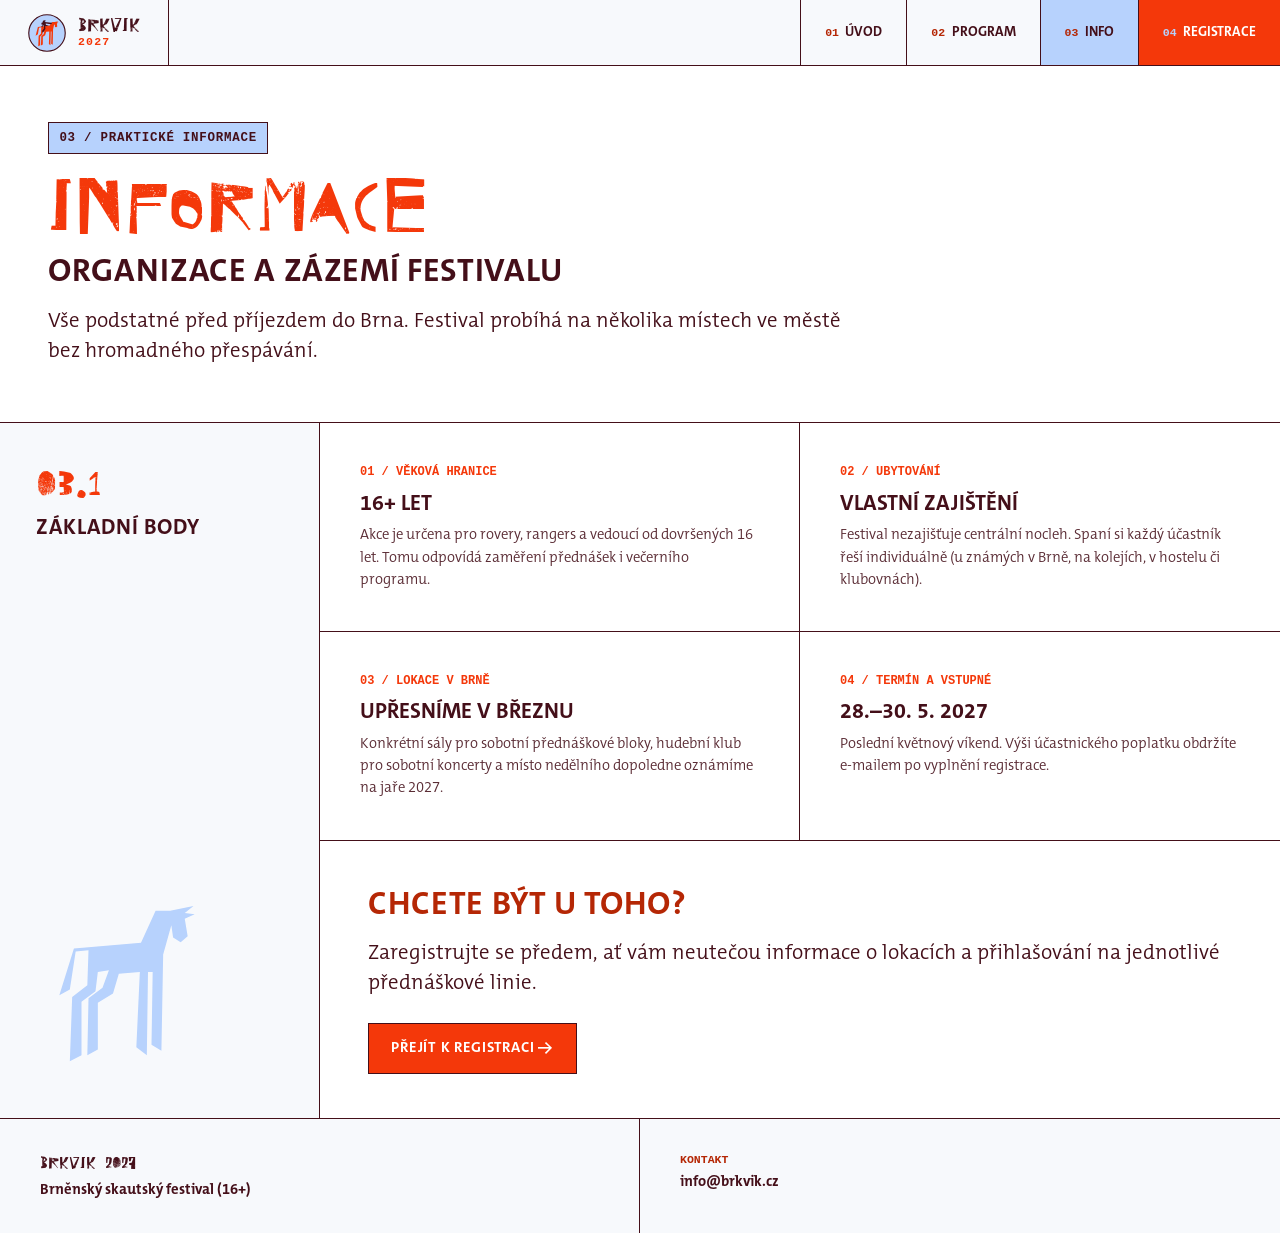
==== info.html @ a8ac04a2 "Add info.html for BRKVIK 2027 festival details" ====
<!DOCTYPE html>
<html lang="cs">
<head>
<meta charset="UTF-8">
<meta name="viewport" content="width=device-width, initial-scale=1.0, viewport-fit=cover">
<meta name="theme-color" content="#F7F9FC">
<title>Praktické informace — BRKVIK 2027</title>
<meta name="description" content="Praktické informace ke skautskému festivalu Brkvík 2027: věková hranice 16+, individuální ubytování, lokace v Brně.">
<link rel="stylesheet" href="style.css">
</head>
<body>

<header class="site-header">
  <div class="header-top">
    <a href="index.html" class="brand-lockup" aria-label="BRKVIK 2027 — Domů">
      <svg class="brand-mark" viewBox="0 0 100 100" aria-hidden="true">
        <circle cx="50" cy="50" r="48" fill="#B7D2FD" stroke="#440F19" stroke-width="3"/>
        <path d="M20 57 L26 34 L35 33 L39 32 L56 31 L64 21 L70 21 L80 19 L76 22 L80 23 L76 25 L77 33 L74 35 L71 34 L71 30 L69 27 L66 40 L65 81 L61 78 L62 46 L60 46 L59 82 L55 79 L56 46 L48 47 L45 56 L39 60 L39 80 L34 83 L35 58 L41 53 L43 46 L39 46 L38 54 L32 59 L32 82 L27 85 L28 57 L34 52 L35 35 L29 36 L26 53 Z" fill="#F4380A"/>
        <path d="M39 22 C37 16 45 15 47 18 C48 19 44 20 44 21 L62 23 L63 22 L63 25 L60 27 L47 25 C46 26 47 28 48 29 L56 31 L45 32 L46 39 L40 48 L39 50 L37 45 L42 38 L42 32 L38 26 L39 33 L37 35 L35 33 L37 31 L35 24 L39 22 Z" fill="#440F19"/>
      </svg>
      <div class="brand-text">
        <span class="brand-title">BRKVIK</span>
        <span class="brand-year">2027</span>
      </div>
    </a>
    <a href="registrace.html" class="mobile-quick-cta">Registrace</a>
  </div>

  <nav class="site-nav" aria-label="Hlavní navigace">
    <a href="index.html"><span class="nav-num">01</span> Úvod</a>
    <a href="program.html"><span class="nav-num">02</span> Program</a>
    <a href="info.html" class="is-current"><span class="nav-num">03</span> Info</a>
    <a href="registrace.html" class="nav-cta"><span class="nav-num">04</span> Registrace</a>
  </nav>
</header>

<main id="top">

  <section class="page-banner">
    <div class="banner-inner">
      <span class="swiss-meta">03 / PRAKTICKÉ INFORMACE</span>
      <h1 class="type-scale-9">INFORMACE</h1>
      <p class="type-scale-4">ORGANIZACE A ZÁZEMÍ FESTIVALU</p>
      <p class="type-scale-3">
        Vše podstatné před příjezdem do Brna. Festival probíhá na několika místech ve městě bez hromadného přespávání.
      </p>
    </div>
  </section>

  <section class="swiss-section">
    <div class="section-sidebar">
      <div class="sidebar-top">
        <span class="section-num">03.1</span>
        <h2 class="section-heading">ZÁKLADNÍ BODY</h2>
      </div>
      <svg class="horse-silhouette" viewBox="0 0 300 300" aria-hidden="true">
        <path d="M40 165 L65 85 L180 75 L205 20 L230 20 L270 12 L255 24 L272 26 L255 34 L260 64 L248 74 L235 66 L232 45 L218 95 L215 260 L198 250 L200 125 L192 125 L190 268 L172 254 L178 125 L142 128 L132 162 L106 178 L106 258 L88 268 L90 170 L114 152 L125 122 L106 125 L102 158 L78 176 L78 268 L58 278 L62 168 L88 148 L90 88 L68 90 L58 155 Z" fill="#B7D2FD"/>
      </svg>
    </div>

    <div class="section-content">
      <div class="info-grid">
        <div class="info-cell">
          <span class="info-label">01 / VĚKOVÁ HRANICE</span>
          <p class="info-value">16+ let</p>
          <p class="info-sub">Akce je určena pro rovery, rangers a vedoucí od dovršených 16 let. Tomu odpovídá zaměření přednášek i večerního programu.</p>
        </div>

        <div class="info-cell">
          <span class="info-label">02 / UBYTOVÁNÍ</span>
          <p class="info-value">Vlastní zajištění</p>
          <p class="info-sub">Festival nezajišťuje centrální nocleh. Spaní si každý účastník řeší individuálně (u známých v Brně, na kolejích, v hostelu či klubovnách).</p>
        </div>

        <div class="info-cell">
          <span class="info-label">03 / LOKACE V BRNĚ</span>
          <p class="info-value">Upřesníme v březnu</p>
          <p class="info-sub">Konkrétní sály pro sobotní přednáškové bloky, hudební klub pro sobotní koncerty a místo nedělního dopoledne oznámíme na jaře 2027.</p>
        </div>

        <div class="info-cell">
          <span class="info-label">04 / TERMÍN A VSTUPNÉ</span>
          <p class="info-value">28.–30. 5. 2027</p>
          <p class="info-sub">Poslední květnový víkend. Výši účastnického poplatku obdržíte e-mailem po vyplnění registrace.</p>
        </div>
      </div>

      <div class="intro-block" style="border-top: var(--grid-border); border-bottom: none;">
        <p class="type-scale-4">CHCETE BÝT U TOHO?</p>
        <p class="type-scale-3" style="margin-bottom: 1.5rem;">
          Zaregistrujte se předem, ať vám neutečou informace o lokacích a přihlašování na jednotlivé přednáškové linie.
        </p>
        <a href="registrace.html" class="btn btn-primary">Přejít k registraci →</a>
      </div>
    </div>
  </section>

</main>

<footer class="site-footer">
  <div class="footer-grid">
    <div class="footer-cell">
      <span class="footer-title">BRKVIK 2027</span>
      <p>Brněnský skautský festival (16+)</p>
    </div>
    <div class="footer-cell">
      <span class="footer-label">KONTAKT</span>
      <p><a href="mailto:info@brkvik.cz">info@brkvik.cz</a></p>
    </div>
  </div>
</footer>

</body>
</html>
---- style.css ----
/* ==========================================================
   BRKVIK 2027 — Minimalist Swiss Design (Mobile-First)
   Barvy, fonty a poměry 9:4:3 dle oficiálního manuálu
   ========================================================== */

@font-face {
  font-family: "HVD Rowdy";
  src: local("HVD Rowdy"), local("HVDRowdy"),
       url("HVD_Rowdy.ttf") format("truetype"),
       url("HVDRowdy-Regular.ttf") format("truetype");
  font-weight: 400;
  font-style: normal;
  font-display: swap;
}

@font-face {
  font-family: "TheMix C5";
  src: local("TheMix C5 SemiLight"), local("TheMixC5-SemiLight"),
       url("TheMixC5-4_SemiLight.otf") format("opentype"),
       url("TheMixC5-SemiLight.otf") format("opentype");
  font-weight: 400;
  font-style: normal;
  font-display: swap;
}

@font-face {
  font-family: "TheMix C5";
  src: local("TheMix C5 Bold"), local("TheMixC5-Bold"),
       url("TheMixC5-7_Bold.otf") format("opentype"),
       url("TheMixC5-Bold.otf") format("opentype");
  font-weight: 700;
  font-style: normal;
  font-display: swap;
}

:root {
  --blue: #B7D2FD;
  --orange: #F4380A;
  --rust: #B52705;
  --burgundy: #440F19;
  --paper: #F7F9FC;
  --white: #FFFFFF;

  --font-display: "HVD Rowdy", "Impact", "Arial Black", sans-serif;
  --font-sans: "TheMix C5", -apple-system, BlinkMacSystemFont, "Segoe UI", Roboto, sans-serif;
  --font-mono: ui-monospace, "SFMono-Regular", Menlo, Monaco, Consolas, monospace;

  --grid-border: 1.5px solid var(--burgundy);
}

*, *::before, *::after {
  box-sizing: border-box;
  -webkit-tap-highlight-color: transparent;
}

html {
  scroll-behavior: smooth;
  scroll-padding-top: 6.5rem;
}

body {
  margin: 0;
  background-color: var(--paper);
  color: var(--burgundy);
  font-family: var(--font-sans);
  font-weight: 400;
  font-size: 16px;
  line-height: 1.5;
  -webkit-font-smoothing: antialiased;
  overflow-x: hidden;
  min-height: 100vh;
  display: flex;
  flex-direction: column;
}

main {
  flex: 1;
}

a {
  color: inherit;
  text-decoration: none;
}

svg {
  display: block;
  max-width: 100%;
}

::selection {
  background: var(--orange);
  color: var(--white);
}

/* ---------- Typografický poměr 9 : 4 : 3 ---------- */

.type-scale-9 {
  font-family: var(--font-display);
  font-weight: 400;
  font-size: clamp(2.4rem, 10.5vw, 4.75rem);
  line-height: 0.94;
  letter-spacing: 0.01em;
  text-transform: uppercase;
  margin: 0 0 0.4rem 0;
}

.type-scale-4 {
  font-family: var(--font-sans);
  font-weight: 700;
  font-size: clamp(1.15rem, 4.2vw, 2.05rem);
  line-height: 1.15;
  letter-spacing: 0.02em;
  text-transform: uppercase;
  margin: 0 0 1rem 0;
}

.type-scale-3 {
  font-family: var(--font-sans);
  font-weight: 400;
  font-size: clamp(1rem, 2.4vw, 1.3rem);
  line-height: 1.45;
  margin: 0;
}

/* ---------- Header (Mobile-First) ---------- */

.site-header {
  position: sticky;
  top: 0;
  z-index: 100;
  background: var(--paper);
  border-bottom: var(--grid-border);
}

.header-top {
  display: flex;
  align-items: center;
  justify-content: space-between;
  border-bottom: var(--grid-border);
}

.brand-lockup {
  display: flex;
  align-items: center;
  gap: 0.75rem;
  padding: 0.65rem 1rem;
}

.brand-mark {
  width: 38px;
  height: 38px;
  flex-shrink: 0;
}

.brand-text {
  display: flex;
  flex-direction: column;
  line-height: 1;
}

.brand-title {
  font-family: var(--font-display);
  font-size: 1.2rem;
  color: var(--burgundy);
}

.brand-year {
  font-family: var(--font-mono);
  font-size: 0.72rem;
  font-weight: 700;
  color: var(--orange);
  letter-spacing: 0.1em;
}

.mobile-quick-cta {
  align-self: stretch;
  display: flex;
  align-items: center;
  padding: 0 1.15rem;
  background-color: var(--orange);
  color: var(--white);
  font-weight: 700;
  font-size: 0.82rem;
  text-transform: uppercase;
  letter-spacing: 0.05em;
  border-left: var(--grid-border);
}

.site-nav {
  display: grid;
  grid-template-columns: repeat(4, 1fr);
}

.site-nav a {
  display: flex;
  align-items: center;
  justify-content: center;
  gap: 0.25rem;
  min-height: 44px;
  padding: 0.4rem 0.25rem;
  font-size: 0.78rem;
  font-weight: 700;
  text-transform: uppercase;
  border-right: 1px solid var(--burgundy);
  text-align: center;
}

.site-nav a:last-child {
  border-right: none;
}

.site-nav a.is-current {
  background-color: var(--blue);
  color: var(--burgundy);
}

.nav-num {
  display: none;
  font-family: var(--font-mono);
  color: var(--rust);
  font-size: 0.72rem;
}

/* ---------- Tlačítka ---------- */

.btn {
  display: inline-flex;
  align-items: center;
  justify-content: center;
  min-height: 48px;
  padding: 0.85rem 1.4rem;
  font-family: var(--font-sans);
  font-weight: 700;
  font-size: 0.92rem;
  text-transform: uppercase;
  letter-spacing: 0.05em;
  border: var(--grid-border);
  border-radius: 0;
  cursor: pointer;
  transition: background-color 0.15s ease, color 0.15s ease;
  touch-action: manipulation;
}

.btn-primary {
  background-color: var(--orange);
  color: var(--white);
  border-color: var(--burgundy);
}

.btn-primary:hover,
.btn-primary:active {
  background-color: var(--burgundy);
  color: var(--white);
}

.btn-outline {
  background-color: var(--white);
  color: var(--burgundy);
}

.btn-outline:hover,
.btn-outline:active {
  background-color: var(--blue);
}

.btn-block {
  width: 100%;
}

.btn-danger {
  background-color: transparent;
  border-color: var(--orange);
  color: var(--orange);
}

.btn-danger:hover,
.btn-danger:active {
  background-color: var(--orange);
  color: var(--white);
}

/* ---------- Hero Sekce & Banner podstránek ---------- */

.page-banner {
  padding: 2rem 1.25rem;
  border-bottom: var(--grid-border);
  background-color: var(--white);
}

.banner-inner {
  max-width: 820px;
}

.page-banner .type-scale-9 {
  color: var(--orange);
}

.hero-grid {
  display: flex;
  flex-direction: column;
  border-bottom: var(--grid-border);
}

.hero-main {
  padding: 1.75rem 1.25rem 2rem;
  background-color: var(--paper);
  border-bottom: var(--grid-border);
}

.swiss-meta {
  display: inline-flex;
  align-items: center;
  gap: 0.5rem;
  font-family: var(--font-mono);
  font-size: 0.78rem;
  font-weight: 700;
  text-transform: uppercase;
  letter-spacing: 0.06em;
  padding: 0.35rem 0.65rem;
  background-color: var(--blue);
  color: var(--burgundy);
  border: 1px solid var(--burgundy);
  margin-bottom: 1.25rem;
}

.meta-sep {
  color: var(--orange);
}

.hero-main .type-scale-9 {
  color: var(--orange);
}

.hero-main .type-scale-4 {
  color: var(--burgundy);
}

.hero-lead {
  max-width: 54ch;
  margin-bottom: 1.5rem;
}

.hero-actions {
  display: grid;
  grid-template-columns: 1fr 1fr;
  gap: 0.75rem;
}

.hero-visual {
  background-color: var(--burgundy);
  padding: 2rem 1.5rem;
  display: flex;
  align-items: center;
  justify-content: center;
  border-bottom: var(--grid-border);
}

.hero-illustration {
  width: min(250px, 70vw);
  height: auto;
}

.hero-strip {
  display: grid;
  grid-template-columns: 1fr 1fr;
  background-color: var(--blue);
}

.strip-item {
  padding: 1rem 1.25rem;
  border-bottom: 1px solid var(--burgundy);
  display: flex;
  flex-direction: column;
  justify-content: center;
}

.strip-item:nth-child(1) {
  border-right: 1px solid var(--burgundy);
}

.strip-item:nth-child(3) {
  grid-column: 1 / -1;
  border-bottom: none;
}

.strip-label {
  font-family: var(--font-mono);
  font-size: 0.7rem;
  font-weight: 700;
  text-transform: uppercase;
  letter-spacing: 0.08em;
  color: var(--rust);
  margin-bottom: 0.15rem;
}

.strip-val {
  font-weight: 700;
  font-size: 0.95rem;
}

.strip-stack {
  display: none;
}

/* ---------- Sekce ---------- */

.swiss-section {
  display: flex;
  flex-direction: column;
  border-bottom: var(--grid-border);
}

.section-sidebar {
  padding: 1.5rem 1.25rem;
  border-bottom: var(--grid-border);
}

.sidebar-top {
  display: flex;
  align-items: baseline;
  gap: 0.75rem;
}

.section-num {
  font-family: var(--font-display);
  font-size: 1.65rem;
  line-height: 1;
  color: var(--orange);
}

.section-heading {
  font-family: var(--font-sans);
  font-weight: 700;
  font-size: 1.35rem;
  letter-spacing: 0.03em;
  text-transform: uppercase;
  margin: 0;
}

.sidebar-note {
  font-size: 0.92rem;
  margin: 0.6rem 0 0 0;
  opacity: 0.9;
}

.cube-figure-svg,
.horse-silhouette {
  display: none;
}

.theme-blue {
  background-color: var(--blue);
  color: var(--burgundy);
}

.theme-dark {
  background-color: var(--burgundy);
  color: var(--paper);
}

.theme-dark .section-sidebar {
  border-bottom-color: rgba(183, 210, 253, 0.25);
}

/* ---------- Pilíře & Rozcestník na podstránky ---------- */

.intro-block {
  padding: 1.75rem 1.25rem;
  border-bottom: var(--grid-border);
  background-color: var(--white);
}

.intro-block .type-scale-4 {
  color: var(--rust);
}

.pillars-grid {
  display: flex;
  flex-direction: column;
}

.pillar-card {
  padding: 1.5rem 1.25rem;
  border-bottom: var(--grid-border);
}

.pillar-header {
  display: flex;
  justify-content: space-between;
  align-items: center;
  margin-bottom: 0.75rem;
}

.pillar-index {
  font-family: var(--font-mono);
  font-size: 0.8rem;
  font-weight: 700;
  color: var(--rust);
}

.pillar-icon {
  width: 24px;
  height: 24px;
}

.pillar-card h3 {
  font-weight: 700;
  font-size: 1.25rem;
  text-transform: uppercase;
  margin: 0 0 0.4rem 0;
}

.pillar-card p {
  margin: 0;
  font-size: 0.95rem;
}

/* Rozcestník na podstránky */
.subpage-nav-grid {
  display: flex;
  flex-direction: column;
}

.subpage-card {
  padding: 1.75rem 1.25rem;
  border-bottom: var(--grid-border);
  display: flex;
  flex-direction: column;
  justify-content: space-between;
  gap: 1rem;
  background-color: var(--white);
  transition: background-color 0.15s ease;
}

.subpage-card:last-child {
  border-bottom: none;
}

.subpage-card.theme-blue {
  background-color: var(--blue);
}

.subpage-card.theme-dark {
  background-color: var(--burgundy);
  color: var(--white);
}

.subpage-num {
  font-family: var(--font-mono);
  font-size: 0.75rem;
  font-weight: 700;
  color: var(--orange);
  letter-spacing: 0.08em;
}

.subpage-main h3 {
  font-weight: 700;
  font-size: 1.35rem;
  text-transform: uppercase;
  margin: 0 0 0.35rem 0;
}

.subpage-main p {
  margin: 0;
  font-size: 0.92rem;
  opacity: 0.88;
}

.subpage-arrow {
  font-family: var(--font-mono);
  font-size: 0.82rem;
  font-weight: 700;
  text-transform: uppercase;
  color: var(--orange);
}

.subpage-card.theme-blue .subpage-arrow {
  color: var(--burgundy);
}

/* ---------- Program ---------- */

.schedule-grid {
  display: flex;
  flex-direction: column;
}

.schedule-col {
  border-bottom: var(--grid-border);
}

.schedule-col:last-child {
  border-bottom: none;
}

.day-header {
  padding: 1.15rem 1.25rem;
  border-bottom: 1px solid var(--burgundy);
  background-color: var(--blue);
  display: flex;
  align-items: baseline;
  justify-content: space-between;
}

.day-num {
  font-family: var(--font-display);
  font-size: 1.25rem;
  color: var(--burgundy);
}

.day-date {
  font-family: var(--font-mono);
  font-size: 0.8rem;
  font-weight: 700;
  color: var(--rust);
}

.schedule-list {
  list-style: none;
  margin: 0;
  padding: 0;
}

.schedule-list li {
  display: grid;
  grid-template-columns: 92px 1fr;
  gap: 0.5rem;
  padding: 1rem 1.25rem;
  border-bottom: 1px solid rgba(68, 15, 25, 0.2);
  font-size: 0.95rem;
  align-items: baseline;
}

.schedule-list li:last-child {
  border-bottom: none;
}

.schedule-list .time {
  font-family: var(--font-mono);
  font-weight: 700;
  color: var(--rust);
  font-size: 0.84rem;
}

.event-block {
  display: flex;
  flex-direction: column;
  gap: 0.15rem;
}

.schedule-list .event {
  font-weight: 700;
}

.event-sub {
  font-size: 0.85rem;
  opacity: 0.8;
}

/* ---------- Informace ---------- */

.info-grid {
  display: grid;
  grid-template-columns: 1fr;
}

.info-cell {
  padding: 1.5rem 1.25rem;
  border-bottom: var(--grid-border);
  background-color: var(--white);
}

.info-cell:last-child {
  border-bottom: none;
}

.info-label {
  font-family: var(--font-mono);
  font-size: 0.75rem;
  font-weight: 700;
  color: var(--orange);
  display: block;
  margin-bottom: 0.35rem;
}

.info-value {
  font-weight: 700;
  font-size: 1.35rem;
  margin: 0 0 0.35rem 0;
  text-transform: uppercase;
}

.info-sub {
  margin: 0;
  font-size: 0.92rem;
  opacity: 0.88;
}

/* ---------- Registrace ---------- */

.account-box {
  padding: 1.5rem 1.25rem 2.25rem;
  max-width: 760px;
}

.tabs {
  display: grid;
  grid-template-columns: 1fr 1fr;
  border: 1.5px solid var(--blue);
  margin-bottom: 1.5rem;
}

.tab-btn {
  min-height: 48px;
  background: transparent;
  border: none;
  color: var(--blue);
  font-family: var(--font-sans);
  font-weight: 700;
  font-size: 0.82rem;
  text-transform: uppercase;
  letter-spacing: 0.04em;
  padding: 0.75rem 0.5rem;
  cursor: pointer;
  touch-action: manipulation;
}

.tab-btn:first-child {
  border-right: 1.5px solid var(--blue);
}

.tab-btn.is-active {
  background-color: var(--blue);
  color: var(--burgundy);
}

.tab-panel {
  display: none;
}

.tab-panel.is-active {
  display: block;
}

.form-grid {
  display: flex;
  flex-direction: column;
}

.form-row {
  margin-bottom: 1.15rem;
}

.form-row label {
  display: block;
  font-size: 0.85rem;
  font-weight: 700;
  color: var(--blue);
  margin-bottom: 0.4rem;
}

.form-row .opt {
  font-weight: 400;
  opacity: 0.75;
}

.form-row input,
.form-row select,
.form-row textarea {
  width: 100%;
  min-height: 48px;
  background-color: rgba(255, 255, 255, 0.08);
  border: 1.5px solid rgba(183, 210, 253, 0.45);
  padding: 0.75rem 0.9rem;
  color: var(--white);
  font-family: var(--font-sans);
  font-size: 1rem;
  border-radius: 0;
  appearance: none;
}

.form-row select {
  background-image: linear-gradient(45deg, transparent 50%, var(--blue) 50%),
                    linear-gradient(135deg, var(--blue) 50%, transparent 50%);
  background-position: calc(100% - 18px) 50%, calc(100% - 12px) 50%;
  background-size: 6px 6px, 6px 6px;
  background-repeat: no-repeat;
  padding-right: 2.5rem;
}

.form-row select option {
  background-color: var(--burgundy);
  color: var(--white);
}

.form-row input:focus,
.form-row select:focus,
.form-row textarea:focus {
  outline: none;
  border-color: var(--orange);
  background-color: rgba(255, 255, 255, 0.12);
}

.form-msg {
  font-size: 0.9rem;
  font-weight: 700;
  margin: 1rem 0 0;
  min-height: 1.4em;
}

.form-msg.is-error {
  color: var(--orange);
}

.form-msg.is-success {
  color: var(--blue);
}

.registration-result {
  margin-top: 1.5rem;
  padding: 1.25rem;
  border: 1.5px solid var(--blue);
  background-color: rgba(183, 210, 253, 0.06);
}

.result-header {
  display: flex;
  align-items: center;
  gap: 0.65rem;
  flex-wrap: wrap;
  margin-bottom: 1.25rem;
  padding-bottom: 0.85rem;
  border-bottom: 1px solid rgba(183, 210, 253, 0.25);
}

.result-icon {
  width: 26px;
  height: 26px;
  background-color: var(--blue);
  color: var(--burgundy);
  display: inline-flex;
  align-items: center;
  justify-content: center;
  font-weight: 700;
}

.result-header h3 {
  margin: 0;
  font-size: 1.1rem;
  text-transform: uppercase;
}

.paid-badge {
  font-family: var(--font-mono);
  font-size: 0.72rem;
  font-weight: 700;
  text-transform: uppercase;
  padding: 0.25rem 0.6rem;
  border: 1px solid currentColor;
}

.paid-badge.is-paid {
  background-color: var(--blue);
  color: var(--burgundy);
}

.paid-badge.is-unpaid {
  background-color: var(--orange);
  color: var(--white);
}

.result-list {
  display: grid;
  grid-template-columns: 1fr;
  gap: 0.2rem;
  margin: 0 0 1.5rem 0;
}

.result-list dt {
  font-family: var(--font-mono);
  font-size: 0.72rem;
  text-transform: uppercase;
  color: var(--blue);
  margin-top: 0.6rem;
}

.result-list dd {
  margin: 0;
  font-weight: 700;
  font-size: 0.98rem;
  word-break: break-word;
}

/* ---------- Footer ---------- */

.site-footer {
  background-color: var(--paper);
}

.footer-grid {
  display: grid;
  grid-template-columns: 1fr;
}

.footer-cell {
  padding: 1.5rem 1.25rem;
  border-bottom: var(--grid-border);
}

.footer-cell:last-child {
  border-bottom: none;
}

.footer-title {
  font-family: var(--font-display);
  font-size: 1.05rem;
  display: block;
  margin-bottom: 0.2rem;
}

.footer-label {
  font-family: var(--font-mono);
  font-size: 0.72rem;
  font-weight: 700;
  color: var(--rust);
  display: block;
  margin-bottom: 0.2rem;
}

.footer-cell p {
  margin: 0;
  font-size: 0.92rem;
  font-weight: 700;
}

/* ==========================================================
   TABLET & DESKTOP (min-width: 768px a 1024px)
   ========================================================== */

@media (min-width: 768px) {
  html {
    scroll-padding-top: 4.5rem;
  }

  .site-header {
    display: grid;
    grid-template-columns: auto 1fr;
  }

  .header-top {
    border-bottom: none;
    border-right: var(--grid-border);
  }

  .brand-lockup {
    padding: 0.85rem 1.75rem;
  }

  .mobile-quick-cta {
    display: none;
  }

  .site-nav {
    display: flex;
    justify-content: flex-end;
    align-items: stretch;
  }

  .site-nav a {
    padding: 0 1.5rem;
    font-size: 0.85rem;
    border-right: none;
    border-left: var(--grid-border);
    gap: 0.4rem;
  }

  .site-nav a:hover {
    background-color: var(--blue);
  }

  .site-nav .nav-cta {
    background-color: var(--orange);
    color: var(--white);
  }

  .site-nav .nav-cta:hover {
    background-color: var(--burgundy);
  }

  .site-nav .nav-cta .nav-num {
    color: var(--blue);
  }

  .nav-num {
    display: inline;
  }

  .page-banner {
    padding: 3.5rem 3rem;
  }

  .hero-actions {
    display: flex;
    gap: 1rem;
  }

  .info-grid {
    grid-template-columns: repeat(2, 1fr);
  }

  .info-cell:nth-child(odd) {
    border-right: var(--grid-border);
  }

  .info-cell:nth-last-child(-n+2) {
    border-bottom: none;
  }

  .form-grid {
    display: grid;
    grid-template-columns: 1fr 1fr;
    gap: 1.25rem;
  }

  .result-list {
    grid-template-columns: 170px 1fr;
    gap: 0.65rem 1.25rem;
  }

  .result-list dt {
    margin-top: 0;
  }

  .paid-badge {
    margin-left: auto;
  }

  .footer-grid {
    grid-template-columns: 1fr 1fr;
  }

  .footer-cell {
    padding: 2rem 2.5rem;
    border-bottom: none;
    border-right: var(--grid-border);
  }

  .footer-cell:last-child {
    border-right: none;
  }
}

@media (min-width: 1024px) {
  .hero-grid {
    display: grid;
    grid-template-columns: 7fr 5fr;
  }

  .hero-main {
    padding: 3.5rem 3rem;
    border-right: var(--grid-border);
    border-bottom: var(--grid-border);
    display: flex;
    flex-direction: column;
    justify-content: space-between;
  }

  .hero-visual {
    padding: 2.5rem;
    border-bottom: var(--grid-border);
  }

  .hero-illustration {
    width: min(400px, 100%);
  }

  .hero-strip {
    grid-column: 1 / -1;
    grid-template-columns: repeat(3, 1fr) auto;
  }

  .strip-item {
    padding: 1.5rem 2rem;
    border-bottom: none;
    border-right: var(--grid-border) !important;
  }

  .strip-item:nth-child(3) {
    grid-column: auto;
  }

  .strip-stack {
    display: flex;
    background-color: var(--orange);
    color: var(--burgundy);
    padding: 1rem 1.75rem;
    border-right: none !important;
  }

  .stacked-badge {
    font-family: var(--font-display);
    font-size: 1.15rem;
    line-height: 0.92;
    display: flex;
    flex-direction: column;
  }

  .stacked-badge .accent {
    color: var(--blue);
  }

  .swiss-section {
    display: grid;
    grid-template-columns: 320px 1fr;
  }

  .section-sidebar {
    padding: 2.75rem 2.25rem;
    border-bottom: none;
    border-right: var(--grid-border);
    display: flex;
    flex-direction: column;
  }

  .theme-dark .section-sidebar {
    border-right-color: rgba(183, 210, 253, 0.25);
  }

  .sidebar-top {
    flex-direction: column;
    gap: 0.35rem;
  }

  .section-num {
    font-size: 2.4rem;
  }

  .cube-figure-svg {
    display: block;
    width: 200px;
    margin-top: auto;
    padding-top: 2rem;
  }

  .horse-silhouette {
    display: block;
    width: 175px;
    margin-top: auto;
    padding-top: 1.5rem;
  }

  .intro-block {
    padding: 2.75rem 3rem;
  }

  .pillars-grid {
    display: grid;
    grid-template-columns: repeat(3, 1fr);
    border-bottom: var(--grid-border);
  }

  .pillar-card {
    padding: 2.25rem 2rem;
    border-bottom: none;
    border-right: var(--grid-border);
  }

  .pillar-card:last-child {
    border-right: none;
  }

  .subpage-nav-grid {
    display: grid;
    grid-template-columns: repeat(3, 1fr);
  }

  .subpage-card {
    padding: 2.25rem 2rem;
    border-bottom: none;
    border-right: var(--grid-border);
  }

  .subpage-card:last-child {
    border-right: none;
  }

  .schedule-grid {
    display: grid;
    grid-template-columns: repeat(3, 1fr);
    height: 100%;
  }

  .schedule-col {
    border-bottom: none;
    border-right: var(--grid-border);
  }

  .schedule-col:last-child {
    border-right: none;
  }

  .day-header {
    padding: 1.75rem 2rem;
  }

  .schedule-list li {
    padding: 1.15rem 1.75rem;
  }

  .info-cell {
    padding: 2.5rem;
  }

  .account-box {
    padding: 2.75rem 3rem;
  }
}
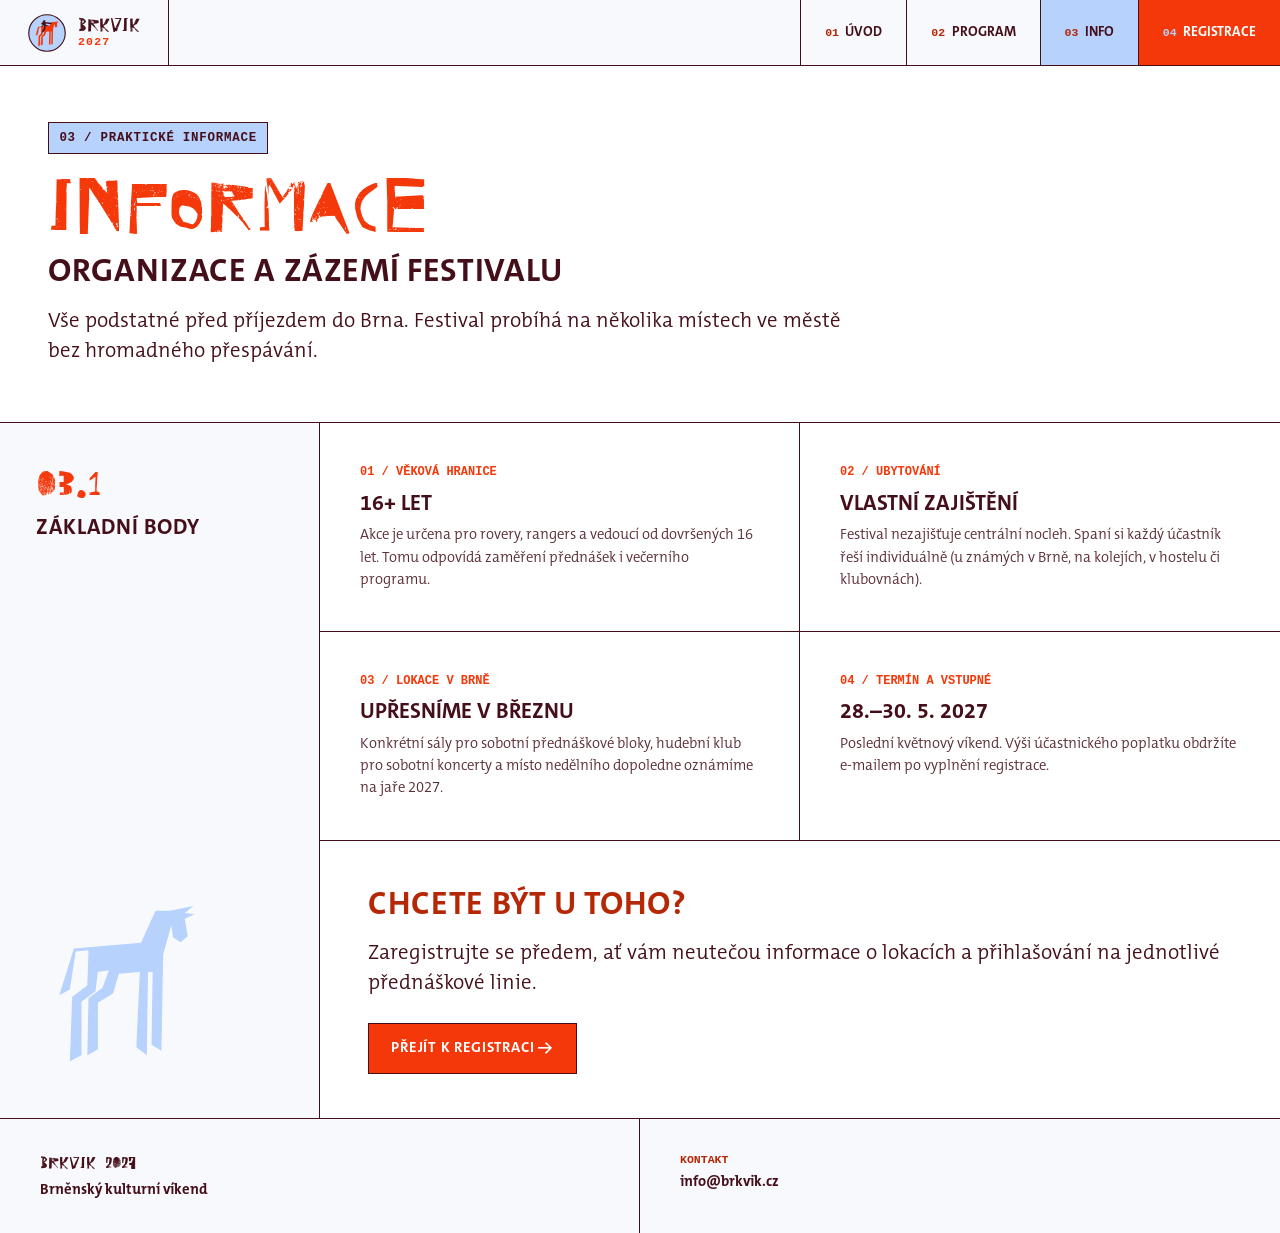
==== commit 37d0e392: "Update footer text for Brněnský kulturní víkend" ====
--- a/info.html
+++ b/info.html
@@ -101,7 +101,7 @@
   <div class="footer-grid">
     <div class="footer-cell">
       <span class="footer-title">BRKVIK 2027</span>
-      <p>Brněnský skautský festival (16+)</p>
+      <p>Brněnský kulturní víkend</p>
     </div>
     <div class="footer-cell">
       <span class="footer-label">KONTAKT</span>
